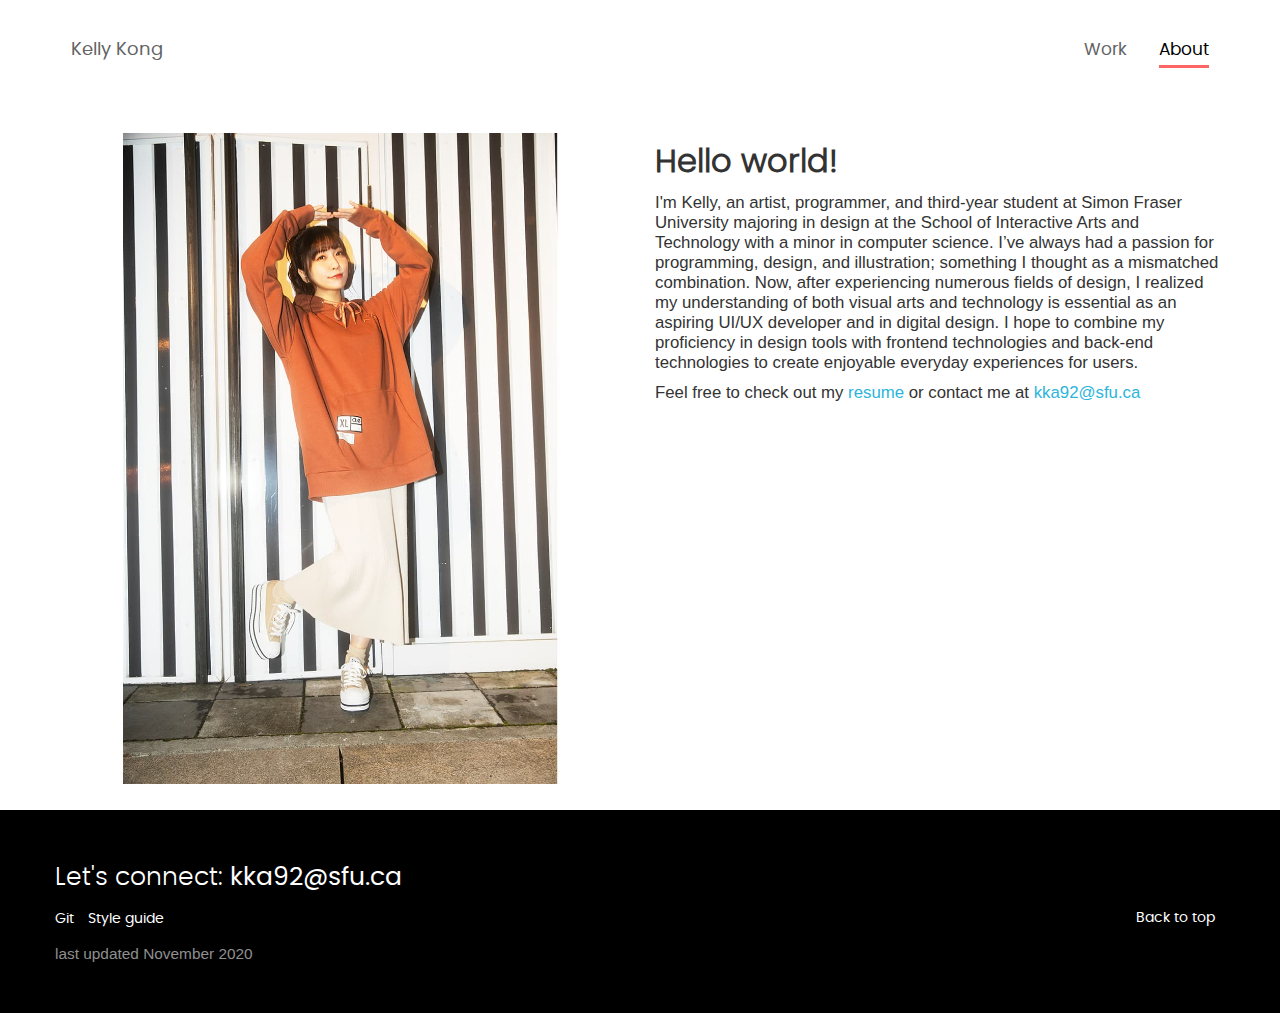
==== P03/about.html @ b2e67f3a "Intermediate review update" ====
<!doctype html>
<html lang="en">
<head>
  <meta charset="utf-8">
  <title>Styleguide</title>
  <meta name="viewport" content="width=device-width, initial-scale=1.0">
  <!-- Bootstrap css -->
  <link rel="stylesheet" href="bootstrap/css/bootstrap.css" media="screen">
  <link rel="stylesheet" href="bootstrap/css/bootstrap-responsive.css" media="screen">
  <!-- Icons -->
  <link rel="stylesheet" href="https://cdnjs.cloudflare.com/ajax/libs/font-awesome/4.7.0/css/font-awesome.min.css">

  <link rel="stylesheet" href="css/styles.css">
  <link rel="stylesheet" href="css/card.css">
  <link rel="stylesheet" href="fonts/stylesheet.css">
</head>

  <body>
    <nav class="topnav" id="myTopnav">
    <div class="container">
    <a href="about.html" class="active float-right">About</a>
    <a href="index.html" class="float-right">Work</a>
    <a href="index.html" class="name float-left">Kelly Kong</a>
    <a href="javascript:void(0);" class="icon" onclick="myFunction()">
      <i class="fa fa-bars"></i>
    </a>
  </div>
  </nav>

  <div class="container">
  <div class="row-fluid">
    <div class="span6"><img src="images/aimi.jpg" alt="Impact of Rigs to Reefs in USA homepage">
    </div>
   <div class="span6">
     <h2>Hello world!</h2>
     <p class="intro">
       I'm Kelly, an artist, programmer, and third-year student at Simon Fraser University majoring in design at the School of Interactive Arts and Technology with a minor in computer science. I’ve always had a passion for programming, design, and illustration; something I thought as a mismatched combination. Now, after experiencing numerous fields of design, I realized my understanding of both visual arts and technology is essential as an aspiring UI/UX developer and in digital design. I hope to combine my proficiency in design tools with frontend technologies and back-end technologies to create enjoyable everyday experiences for users.
     </p>
     <p class="intro">Feel free to check out my <a href="">resume</a> or contact me at <a href="mailto:kka92@sfu.ca">kka92@sfu.ca</a></p>
   </div>
 </div>
</div>

   <footer class="footer bg-black">
     <div class="container">
         <h3>Let's connect: <a href="mailto:kka92@sfu.ca">kka92@sfu.ca</a></h3>
         <a href="https://github.com/r2sketch/IAT339_P03"> Git </a>
         <a href="styleguide.html"> Style guide </a>
         <a href="#top" class="float-right">Back to top</a>

         <p>last updated November 2020</p>
     </div>
   </footer>

    <!-- Optional JavaScript -->
    <!-- jQuery first, then Popper.js, then Bootstrap JS -->
    <script src="https://code.jquery.com/jquery-3.2.1.slim.min.js" integrity="sha384-KJ3o2DKtIkvYIK3UENzmM7KCkRr/rE9/Qpg6aAZGJwFDMVNA/GpGFF93hXpG5KkN" crossorigin="anonymous"></script>
    <script src="https://cdnjs.cloudflare.com/ajax/libs/popper.js/1.12.9/umd/popper.min.js" integrity="sha384-ApNbgh9B+Y1QKtv3Rn7W3mgPxhU9K/ScQsAP7hUibX39j7fakFPskvXusvfa0b4Q" crossorigin="anonymous"></script>
    <script src="https://maxcdn.bootstrapcdn.com/bootstrap/4.0.0/js/bootstrap.min.js" integrity="sha384-JZR6Spejh4U02d8jOt6vLEHfe/JQGiRRSQQxSfFWpi1MquVdAyjUar5+76PVCmYl" crossorigin="anonymous"></script>
  </body>
</html>
---- P03/css/styles.css ----
html, body {
    height: 100%;
    width: 100%;
    margin: 0;
    display: table;
}

a {
  color: #2CB5DB;
}

.button {
  background-color: #2CB5DB;
  border: none;
  color: white;
  padding: 1% 2%;
  text-align: center;
  text-decoration: none;
  display: inline-block;
  font-size: 1.1em;
  margin: 4px 2px;
  cursor: pointer;
  border-radius: 5%;
}

.button:hover{
  background-color: #39c6ed;
  /* color: black; */
}

a img:hover {
  opacity: 50%;
}

.container {
  margin-top: 2%;
  margin-bottom: 2%;
}

cite {
  color: grey;
  /* font-style: italic; */
}

/* Color Palettes */
.bg-white{
  background-color: #fff;
  border: 1px solid;
  border-color: #dbdbdb;
}

.bg-bittersweet{
  background-color: #ff6663;
}

.bg-mustard{
  background-color: #ffd445;
}

.bg-maximum-blue{
  background-color: #2cb5db;
  color: white;
}

.bg-black{
  background-color: #000;
  color: #8f8f8f;
}

.color-block {
  padding: 2%;
}

/* Typography */
h1 {
font-family: 'poppinsregular', Arial, sans-serif;
font-style:normal;
}

h2 {
font-family: 'poppinslight', Arial, sans-serif;
font-style:normal;
}

h3, h4 {
font-family: 'poppinslight', Arial, sans-serif;
font-weight:normal;
font-style:normal;
}

h5 {
font-family: "pt_serifregular", Times, serif;
font-weight:normal;
font-style:normal;
}

p  {
font-size: 1.1em;
}

.intro {
  font-size: 1.2em;
}

/* Navigation bar */
.topnav {
  overflow: hidden;
}

.topnav a {
  display: block;
  color: #636363;
  text-align: center;
  padding-bottom: 5px;
  margin: 14px 16px;
  text-decoration: none;
  font-size: 1.2em;
  font-family: 'poppinsregular', Arial, sans-serif;
}

.topnav a:hover {
  border-bottom: 3px solid #FFD445;
  color: black;
}

.topnav a.active {
  border-bottom: 3px solid #FF6663;
  color: black;
}

.topnav .icon {
  display: none;
}

.topnav .float-right {
  float: right;
}

.topnav .float-left {
  float: left;
}

.topnav .name {
  font-size: 1.3em;
}

.paragraph_padding_top {
  padding-top: 7%;
  padding-bottom: 7%;
}

.paragraph_padding {
  padding-top: 2%;
  padding-bottom: 2%
}

@media screen and (max-width: 600px) {
  .topnav a:not(:last-child) {display: none;}
  .topnav a.icon {
    float: right;
    display: block;
  }
}

@media screen and (max-width: 600px) {
  .topnav.responsive {position: relative;}
  .topnav.responsive .icon {
    position: absolute;
    right: 0;
    top: 0;
  }
  .topnav.responsive a {
    float: none;
    display: block;
    text-align: left;
  }
}

/* Footer */
footer h3 {
  color:white;
}

footer .container {
  padding: 1%;
}

footer a {
  color: white;
  padding-right: 10px;
  font-family: 'poppinsregular', Arial, sans-serif;
}

footer a:hover {
  color: white;
}

footer p {
  padding-top: 15px;
}

footer .float-right{
  float: right;
}

footer {
    display: table-row;
    height: 0;
}
---- P03/css/card.css ----
.cards-list {
  z-index: 0;
  width: 100%;
  display: flex;
  justify-content: space-around;
  flex-wrap: wrap;
  padding-top: 25px;
}

.card {
  margin: 30px auto;
  width: 300px;
  height: 300px;
  border-radius: 25px;
  cursor: pointer;
  transition: 0.4s;
  margin-bottom: 125px;
}

.card h3 {
  font-size: 1.5em;
  /* font-weight: bold; */
}

.card .card_image {
  width: inherit;
  height: inherit;
  border-radius: 25px;
}
.card a img:hover {
  opacity: 100%;
}
.card .card_image img {
  width: inherit;
  height: inherit;
  border-radius: 25px;
  object-fit: cover;
}

.card:hover {
  transform: scale(1.1, 1.1);
  box-shadow: 0 1px 2px rgba(0,0,0,0.07),
              0 2px 4px rgba(0,0,0,0.07),
              0 4px 8px rgba(0,0,0,0.07),
              0 8px 16px rgba(0,0,0,0.07),
              0 16px 32px rgba(0,0,0,0.07),
              0 32px 64px rgba(0,0,0,0.07);
}


@media all and (max-width: 500px) {
  .card-list {
    /* On small screens, we are no longer using row direction but column */
    flex-direction: column;
  }
}
---- P03/fonts/stylesheet.css ----
/*! Generated by Font Squirrel (https://www.fontsquirrel.com) on November 9, 2020 */



@font-face {
    font-family: 'poppinslight';
    src: url('poppins-light-webfont.woff2') format('woff2'),
         url('poppins-light-webfont.woff') format('woff');
    font-weight: normal;
    font-style: normal;

}




@font-face {
    font-family: 'poppinsregular';
    src: url('poppins-regular-webfont.woff2') format('woff2'),
         url('poppins-regular-webfont.woff') format('woff');
    font-weight: normal;
    font-style: normal;

}




@font-face {
    font-family: 'pt_serifregular';
    src: url('ptserif-regular-webfont.woff2') format('woff2'),
         url('ptserif-regular-webfont.woff') format('woff');
    font-weight: normal;
    font-style: normal;

}
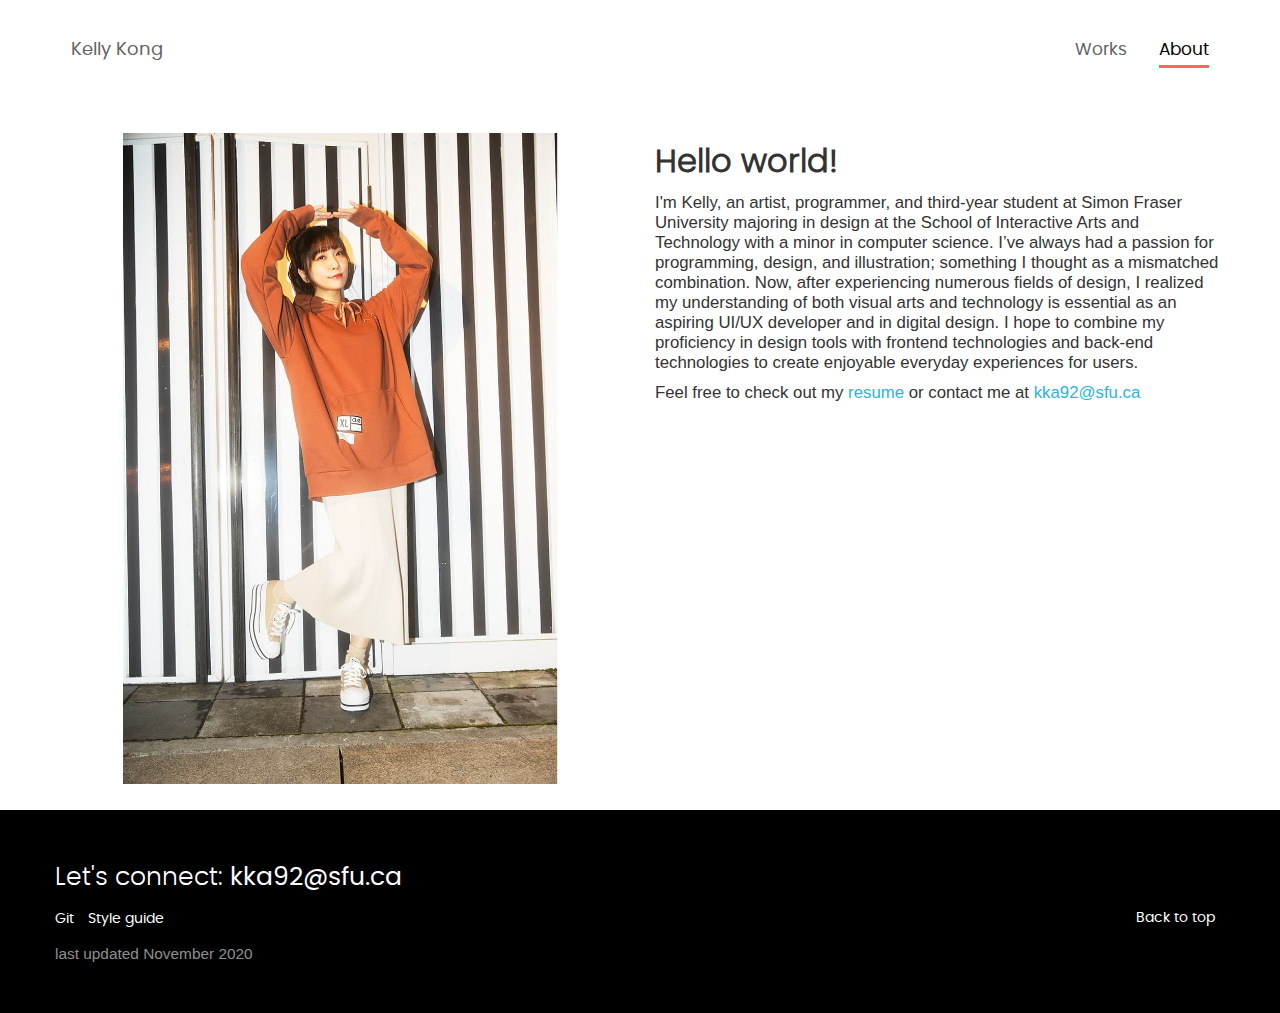
==== commit c1e303a1: "Update navigation bar" ====
--- a/P03/about.html
+++ b/P03/about.html
@@ -4,28 +4,24 @@
   <meta charset="utf-8">
   <title>Styleguide</title>
   <meta name="viewport" content="width=device-width, initial-scale=1.0">
-  <!-- Bootstrap css -->
   <link rel="stylesheet" href="bootstrap/css/bootstrap.css" media="screen">
   <link rel="stylesheet" href="bootstrap/css/bootstrap-responsive.css" media="screen">
-  <!-- Icons -->
   <link rel="stylesheet" href="https://cdnjs.cloudflare.com/ajax/libs/font-awesome/4.7.0/css/font-awesome.min.css">
-
   <link rel="stylesheet" href="css/styles.css">
   <link rel="stylesheet" href="css/card.css">
   <link rel="stylesheet" href="fonts/stylesheet.css">
 </head>
 
-  <body>
-    <nav class="topnav" id="myTopnav">
-    <div class="container">
-    <a href="about.html" class="active float-right">About</a>
-    <a href="index.html" class="float-right">Work</a>
-    <a href="index.html" class="name float-left">Kelly Kong</a>
-    <a href="javascript:void(0);" class="icon" onclick="myFunction()">
-      <i class="fa fa-bars"></i>
-    </a>
-  </div>
-  </nav>
+<body>
+  <a id="top"></a>
+
+  <nav class="topnav" id="myTopnav">
+  <div class="container">
+  <a href="about.html" class="active float-right">About</a>
+  <a href="index.html" class="float-right">Works</a>
+  <a href="index.html" class="name float-left">Kelly Kong</a>
+</div>
+</nav>
 
   <div class="container">
   <div class="row-fluid">
@@ -52,8 +48,6 @@
      </div>
    </footer>
 
-    <!-- Optional JavaScript -->
-    <!-- jQuery first, then Popper.js, then Bootstrap JS -->
     <script src="https://code.jquery.com/jquery-3.2.1.slim.min.js" integrity="sha384-KJ3o2DKtIkvYIK3UENzmM7KCkRr/rE9/Qpg6aAZGJwFDMVNA/GpGFF93hXpG5KkN" crossorigin="anonymous"></script>
     <script src="https://cdnjs.cloudflare.com/ajax/libs/popper.js/1.12.9/umd/popper.min.js" integrity="sha384-ApNbgh9B+Y1QKtv3Rn7W3mgPxhU9K/ScQsAP7hUibX39j7fakFPskvXusvfa0b4Q" crossorigin="anonymous"></script>
     <script src="https://maxcdn.bootstrapcdn.com/bootstrap/4.0.0/js/bootstrap.min.js" integrity="sha384-JZR6Spejh4U02d8jOt6vLEHfe/JQGiRRSQQxSfFWpi1MquVdAyjUar5+76PVCmYl" crossorigin="anonymous"></script>
--- a/P03/css/styles.css
+++ b/P03/css/styles.css
@@ -154,27 +154,6 @@
   padding-bottom: 2%
 }
 
-@media screen and (max-width: 600px) {
-  .topnav a:not(:last-child) {display: none;}
-  .topnav a.icon {
-    float: right;
-    display: block;
-  }
-}
-
-@media screen and (max-width: 600px) {
-  .topnav.responsive {position: relative;}
-  .topnav.responsive .icon {
-    position: absolute;
-    right: 0;
-    top: 0;
-  }
-  .topnav.responsive a {
-    float: none;
-    display: block;
-    text-align: left;
-  }
-}
 
 /* Footer */
 footer h3 {
@@ -207,3 +186,15 @@
     display: table-row;
     height: 0;
 }
+
+@media (max-width: 767px) {
+  .container {
+    padding-right: 20px;
+    padding-left: 20px;
+  }
+
+  footer {
+    padding-right: 20px;
+    padding-left: 20px;
+  }
+}
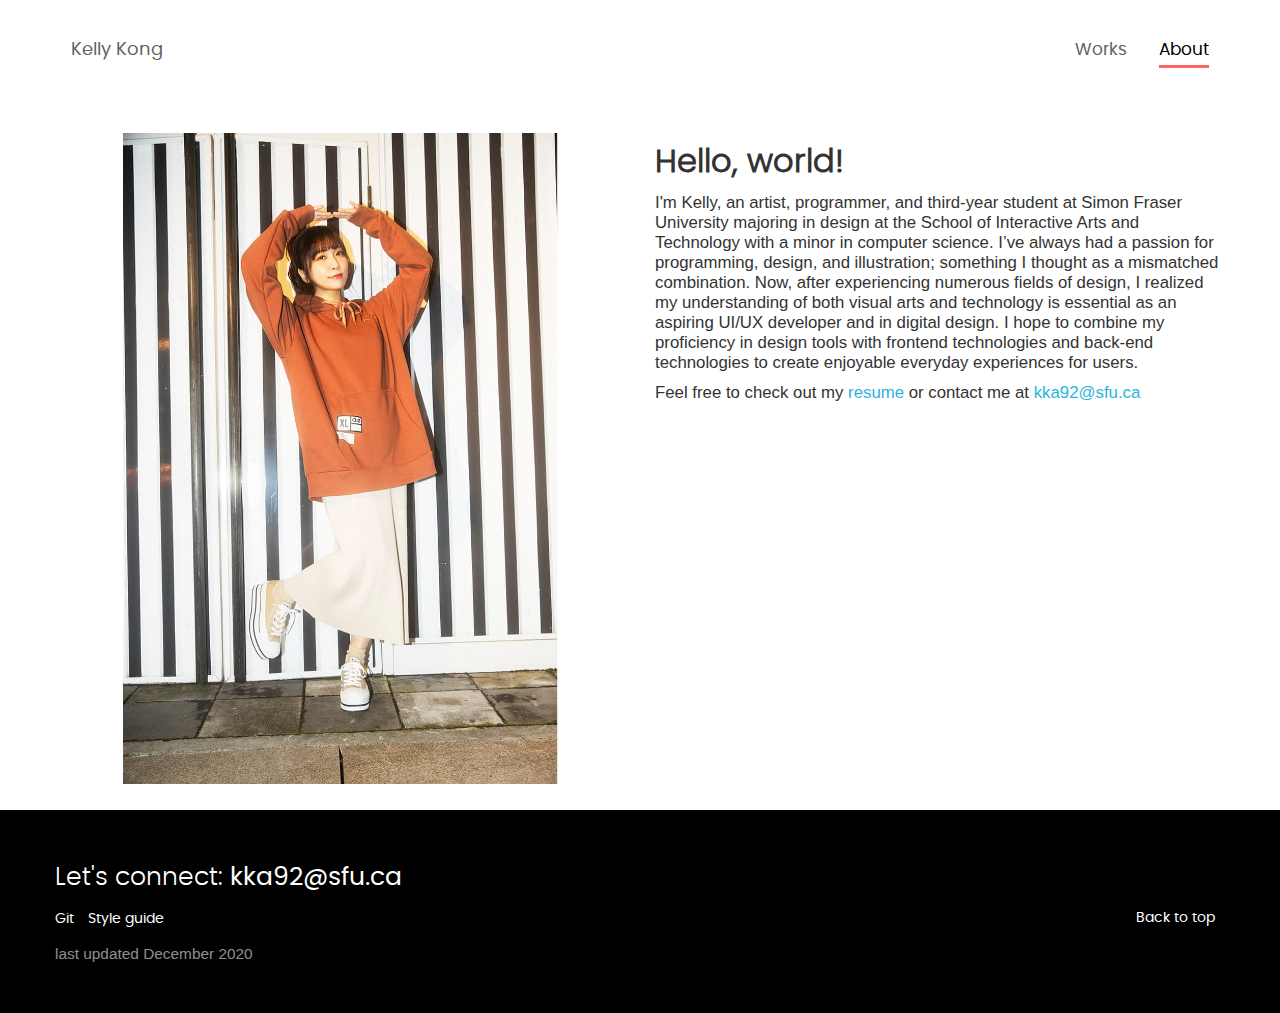
==== commit 41b0677b: "Change some text" ====
--- a/P03/about.html
+++ b/P03/about.html
@@ -28,7 +28,7 @@
     <div class="span6"><img src="images/aimi.jpg" alt="Impact of Rigs to Reefs in USA homepage">
     </div>
    <div class="span6">
-     <h2>Hello world!</h2>
+     <h2>Hello, world!</h2>
      <p class="intro">
        I'm Kelly, an artist, programmer, and third-year student at Simon Fraser University majoring in design at the School of Interactive Arts and Technology with a minor in computer science. I’ve always had a passion for programming, design, and illustration; something I thought as a mismatched combination. Now, after experiencing numerous fields of design, I realized my understanding of both visual arts and technology is essential as an aspiring UI/UX developer and in digital design. I hope to combine my proficiency in design tools with frontend technologies and back-end technologies to create enjoyable everyday experiences for users.
      </p>
@@ -44,7 +44,7 @@
          <a href="styleguide.html"> Style guide </a>
          <a href="#top" class="float-right">Back to top</a>
 
-         <p>last updated November 2020</p>
+         <p>last updated December 2020</p>
      </div>
    </footer>
 
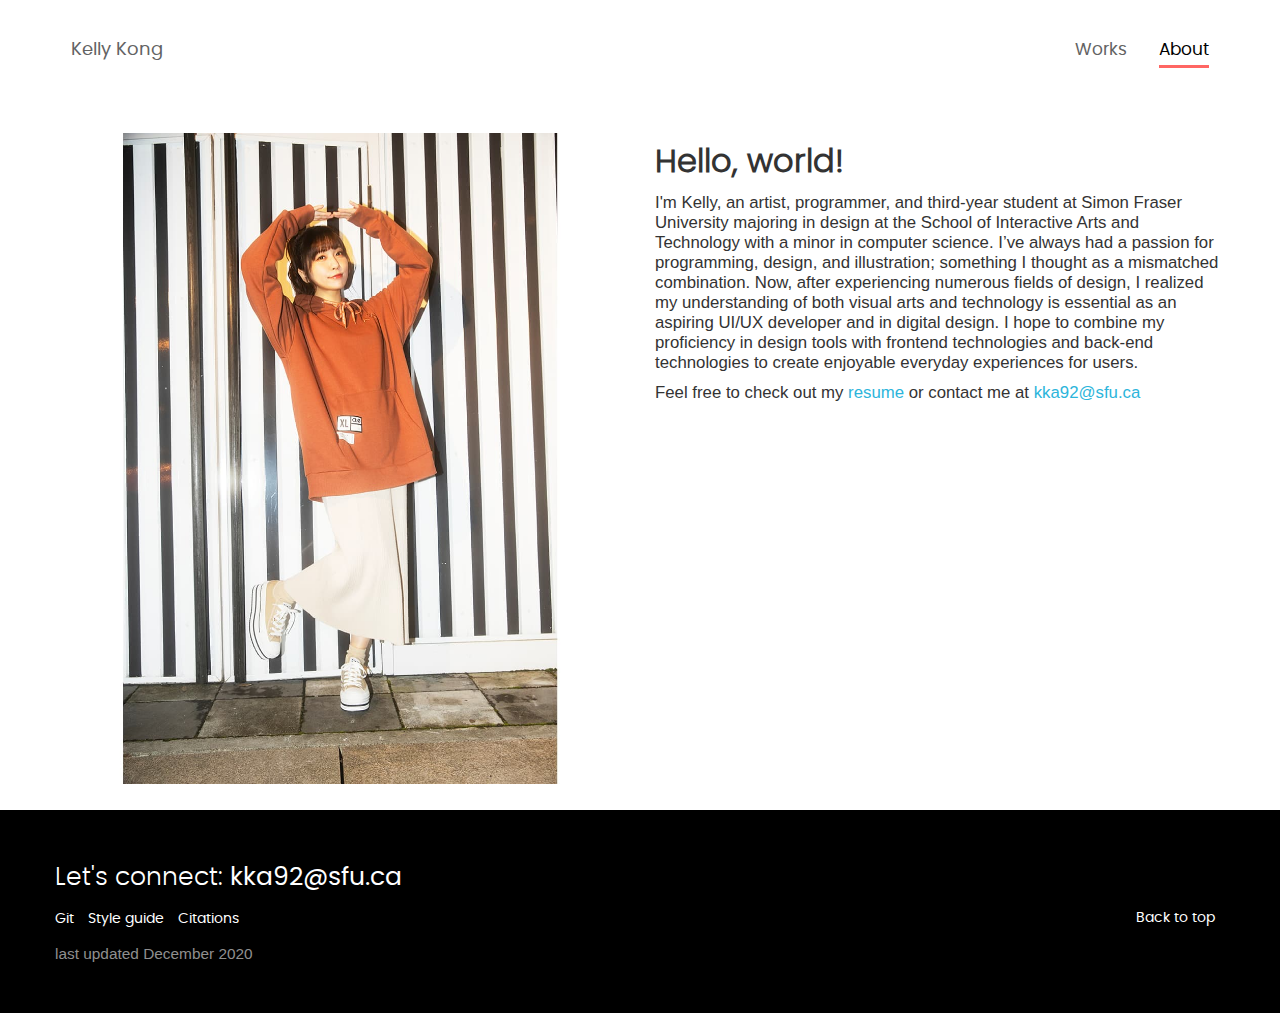
==== commit 51d6b538: "Link citations to footer" ====
--- a/P03/about.html
+++ b/P03/about.html
@@ -6,7 +6,6 @@
   <meta name="viewport" content="width=device-width, initial-scale=1.0">
   <link rel="stylesheet" href="bootstrap/css/bootstrap.css" media="screen">
   <link rel="stylesheet" href="bootstrap/css/bootstrap-responsive.css" media="screen">
-  <link rel="stylesheet" href="https://cdnjs.cloudflare.com/ajax/libs/font-awesome/4.7.0/css/font-awesome.min.css">
   <link rel="stylesheet" href="css/styles.css">
   <link rel="stylesheet" href="css/card.css">
   <link rel="stylesheet" href="fonts/stylesheet.css">
@@ -25,7 +24,12 @@
 
   <div class="container">
   <div class="row-fluid">
-    <div class="span6"><img src="images/aimi.jpg" alt="Impact of Rigs to Reefs in USA homepage">
+    <div class="span6">
+      <picture>
+        <source media="(max-width: 760px)" srcset="images/aimires.jpg">
+        <source media="(min-width: 800px)" srcset="images/aimi.jpg">
+        <img src="images/aimi.jpg" alt="Photo of me">
+     </picture>
     </div>
    <div class="span6">
      <h2>Hello, world!</h2>
@@ -42,6 +46,7 @@
          <h3>Let's connect: <a href="mailto:kka92@sfu.ca">kka92@sfu.ca</a></h3>
          <a href="https://github.com/r2sketch/IAT339_P03"> Git </a>
          <a href="styleguide.html"> Style guide </a>
+         <a href="styleguide.html#citations"> Citations </a>
          <a href="#top" class="float-right">Back to top</a>
 
          <p>last updated December 2020</p>
